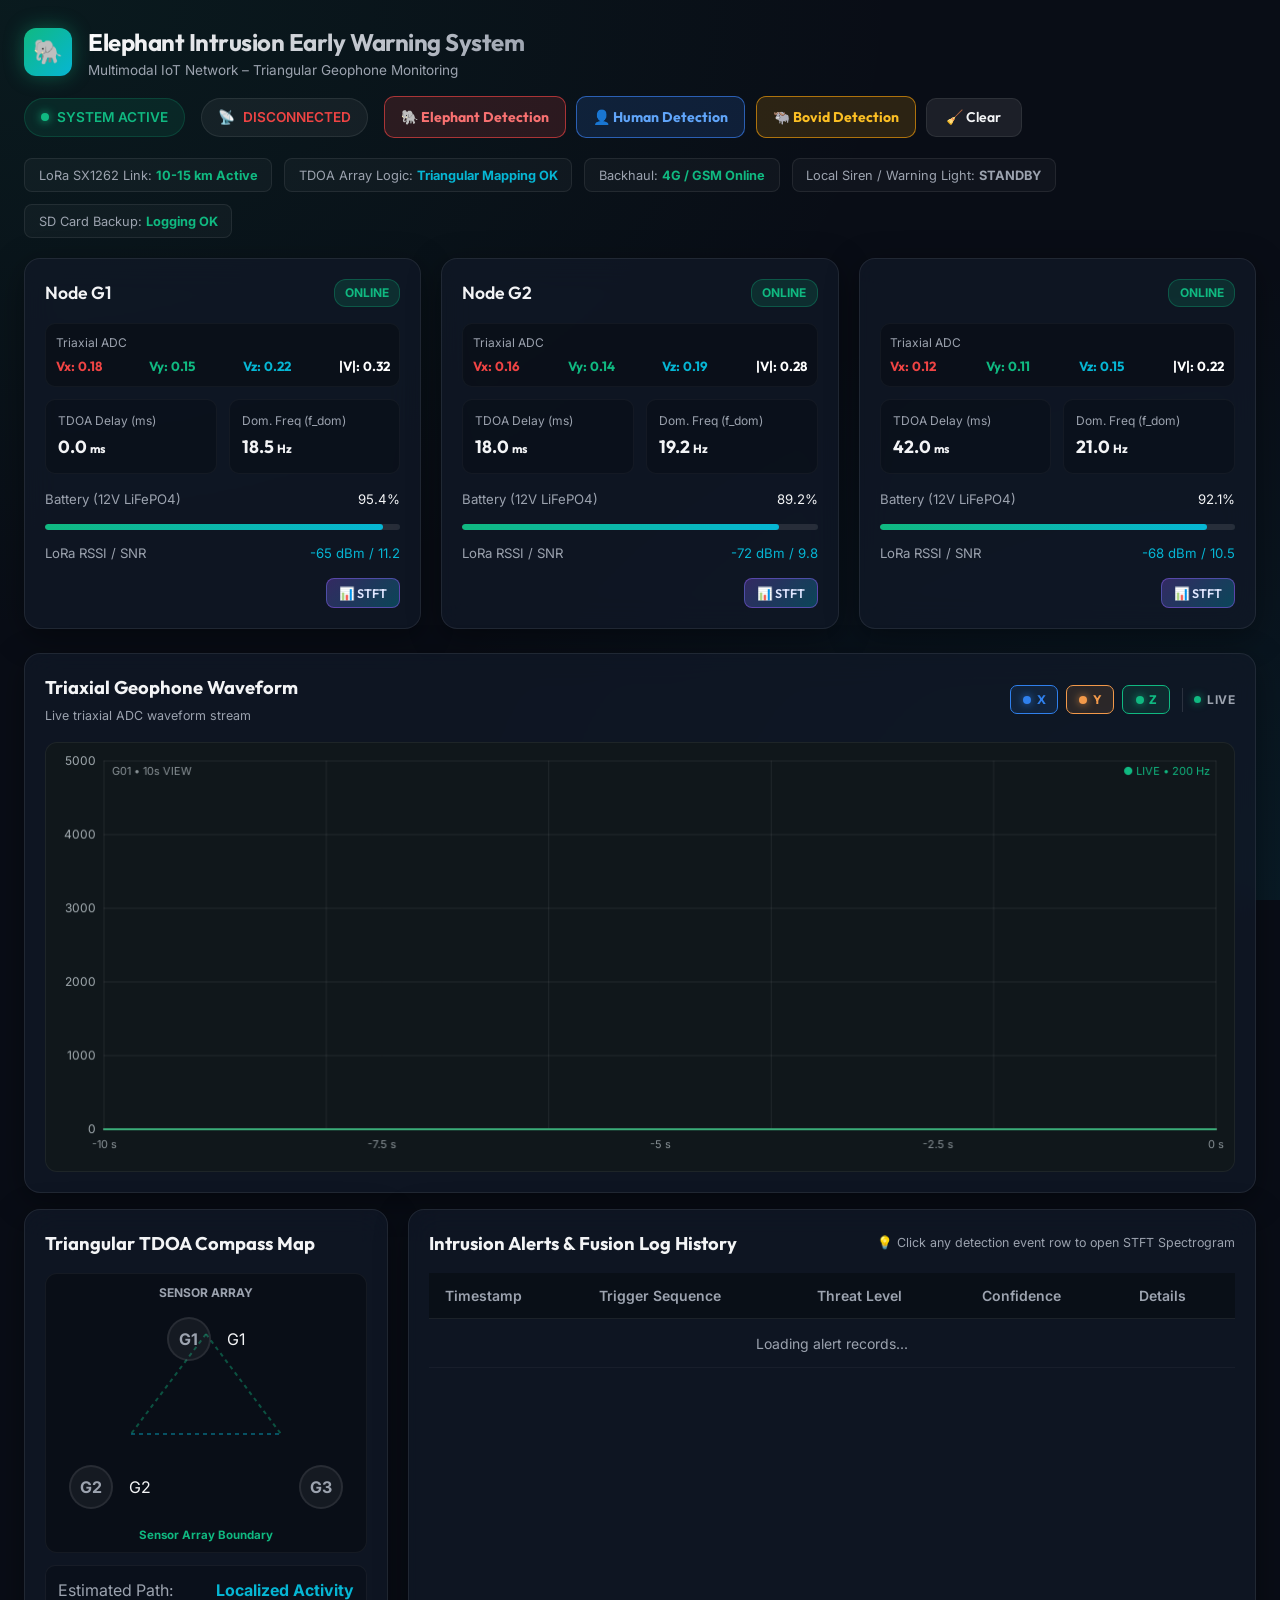
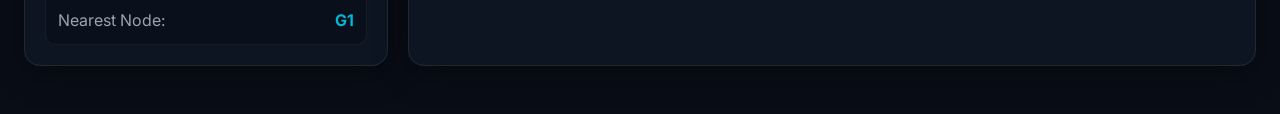
==== templates/index.html @ 6af2fb4b "Implement species simulation (Elephant, Human, Bovid), realistic ADC transient waveform, and UI refi" ====
<!DOCTYPE html>
<html lang="en">
<head>
    <meta charset="UTF-8">
    <meta name="viewport" content="width=device-width, initial-scale=1.0">
    <title>Elephant Intrusion Early Warning System - Field Monitoring Dashboard</title>
    <link rel="stylesheet" href="/static/css/dashboard.css">
</head>
<body>

    <!-- Main Container -->
    <div class="container">
        
        <!-- Header -->
        <header class="dashboard-header">
            <div class="header-brand">
                <div class="brand-icon">🐘</div>
                <div class="brand-text">
                    <h1>Elephant Intrusion Early Warning System</h1>
                    <p>Multimodal IoT Network – Triangular Geophone Monitoring</p>
                </div>
            </div>

            <div class="header-actions">
                <div class="status-badge">
                    <span class="status-dot" id="systemDot"></span>
                    <span id="systemStatusText">SYSTEM ACTIVE</span>
                </div>
                <div class="status-badge" style="background: rgba(255,255,255,0.05); border-color: var(--border-glass);">
                    📡 <span id="wsStatus">Connecting...</span>
                </div>
                <div class="simulation-controls">
                    <button
                        class="btn simulation-btn elephant-simulation"
                        id="simulateElephantBtn"
                        type="button"
                    >
                        🐘 Elephant Detection
                    </button>

                    <button
                        class="btn simulation-btn human-simulation"
                        id="simulateHumanBtn"
                        type="button"
                    >
                        👤 Human Detection
                    </button>

                    <button
                        class="btn simulation-btn bovid-simulation"
                        id="simulateBovidBtn"
                        type="button"
                    >
                        🐃 Bovid Detection
                    </button>

                    <button
                        class="btn btn-secondary"
                        id="clearSimulationBtn"
                        type="button"
                        onclick="clearSimulation()"
                    >
                        🧹 Clear
                    </button>
                </div>
            </div>
        </header>

        <!-- Gateway & Architecture System Bar -->
        <div class="arch-status-bar" style="display: flex; gap: 0.75rem; margin-bottom: 1.25rem; flex-wrap: wrap;">
            <div class="arch-pill">
                <span style="color: var(--text-muted);">LoRa SX1262 Link:</span> <strong style="color: var(--color-emerald);">10-15 km Active</strong>
            </div>
            <div class="arch-pill">
                <span style="color: var(--text-muted);">TDOA Array Logic:</span> <strong style="color: var(--color-cyan);">Triangular Mapping OK</strong>
            </div>
            <div class="arch-pill">
                <span style="color: var(--text-muted);">Backhaul:</span> <strong style="color: var(--color-emerald);">4G / GSM Online</strong>
            </div>
            <div class="arch-pill">
                <span style="color: var(--text-muted);">Local Siren / Warning Light:</span> <strong id="sirenStatusText" style="color: var(--text-muted);">STANDBY</strong>
            </div>
            <div class="arch-pill">
                <span style="color: var(--text-muted);">SD Card Backup:</span> <strong style="color: var(--color-emerald);">Logging OK</strong>
            </div>
        </div>


        <!-- Grid 1: 3 Field Sensor Nodes in Triangular Array -->
        <section class="grid-nodes">
            
            <!-- Node 1 (G1) -->
            <div class="glass-card" id="card_NODE_01">
                <div class="node-card-header">
                    <div class="node-title">
                        <h3>Node G1</h3>
                    </div>
                    <span class="node-pill online" id="pill_NODE_01">ONLINE</span>
                </div>

                <div style="background: rgba(0,0,0,0.25); border-radius: 10px; padding: 0.6rem; margin-bottom: 0.75rem; border: 1px solid rgba(255,255,255,0.04);">
                    <div style="font-size: 0.75rem; color: var(--text-muted); margin-bottom: 0.3rem;">Triaxial ADC</div>
                    <div style="display: flex; justify-content: space-between; font-size: 0.825rem; font-weight: 700; font-family: var(--font-heading);">
                        <span style="color: #EF4444;" id="vx_NODE_01">Vx: 0.18</span>
                        <span style="color: #10B981;" id="vy_NODE_01">Vy: 0.15</span>
                        <span style="color: #06B6D4;" id="vz_NODE_01">Vz: 0.22</span>
                        <span style="color: #FFFFFF;" id="vmag_NODE_01">|V|: 0.32</span>
                    </div>
                </div>

                <div class="node-metrics">
                    <div class="metric-box">
                        <div class="metric-label">TDOA Delay (ms)</div>
                        <div class="metric-value" id="tdoa_NODE_01">0.0 <span style="font-size:0.75rem;">ms</span></div>
                    </div>
                    <div class="metric-box">
                        <div class="metric-label">Dom. Freq (f_dom)</div>
                        <div class="metric-value" id="fdom_NODE_01">18.5 <span style="font-size:0.75rem;">Hz</span></div>
                    </div>
                </div>

                <div class="sensor-meters">
                    <div class="meter-row">
                        <span style="color: var(--text-muted);">Battery (12V LiFePO4)</span>
                        <span id="bat_text_NODE_01">95.4%</span>
                    </div>
                    <div class="progress-bg">
                        <div class="progress-fill" id="bat_bar_NODE_01" style="width: 95%;"></div>
                    </div>
                    <div class="meter-row" style="margin-top: 0.4rem;">
                        <span style="color: var(--text-muted);">LoRa RSSI / SNR</span>
                        <span style="color: var(--color-cyan);" id="signal_NODE_01">-65 dBm / 11.2</span>
                    </div>
                    <div class="meter-row" style="margin-top: 0.4rem; justify-content: flex-end;">
                        <button class="btn btn-stft" onclick="openSTFTModal('NODE_01')">📊 STFT</button>
                    </div>
                </div>
            </div>

            <!-- Node 2 (G2) -->
            <div class="glass-card" id="card_NODE_02">
                <div class="node-card-header">
                    <div class="node-title">
                        <h3>Node G2</h3>
                    </div>
                    <span class="node-pill online" id="pill_NODE_02">ONLINE</span>
                </div>

                <div style="background: rgba(0,0,0,0.25); border-radius: 10px; padding: 0.6rem; margin-bottom: 0.75rem; border: 1px solid rgba(255,255,255,0.04);">
                    <div style="font-size: 0.75rem; color: var(--text-muted); margin-bottom: 0.3rem;">Triaxial ADC</div>
                    <div style="display: flex; justify-content: space-between; font-size: 0.825rem; font-weight: 700; font-family: var(--font-heading);">
                        <span style="color: #EF4444;" id="vx_NODE_02">Vx: 0.16</span>
                        <span style="color: #10B981;" id="vy_NODE_02">Vy: 0.14</span>
                        <span style="color: #06B6D4;" id="vz_NODE_02">Vz: 0.19</span>
                        <span style="color: #FFFFFF;" id="vmag_NODE_02">|V|: 0.28</span>
                    </div>
                </div>

                <div class="node-metrics">
                    <div class="metric-box">
                        <div class="metric-label">TDOA Delay (ms)</div>
                        <div class="metric-value" id="tdoa_NODE_02">18.0 <span style="font-size:0.75rem;">ms</span></div>
                    </div>
                    <div class="metric-box">
                        <div class="metric-label">Dom. Freq (f_dom)</div>
                        <div class="metric-value" id="fdom_NODE_02">19.2 <span style="font-size:0.75rem;">Hz</span></div>
                    </div>
                </div>

                <div class="sensor-meters">
                    <div class="meter-row">
                        <span style="color: var(--text-muted);">Battery (12V LiFePO4)</span>
                        <span id="bat_text_NODE_02">89.2%</span>
                    </div>
                    <div class="progress-bg">
                        <div class="progress-fill" id="bat_bar_NODE_02" style="width: 89%;"></div>
                    </div>
                    <div class="meter-row" style="margin-top: 0.4rem;">
                        <span style="color: var(--text-muted);">LoRa RSSI / SNR</span>
                        <span style="color: var(--color-cyan);" id="signal_NODE_02">-72 dBm / 9.8</span>
                    </div>
                    <div class="meter-row" style="margin-top: 0.4rem; justify-content: flex-end;">
                        <button class="btn btn-stft" onclick="openSTFTModal('NODE_02')">📊 STFT</button>
                    </div>
                </div>
            </div>

            <!-- Node 3 (G3) -->
            <div class="glass-card" id="card_NODE_03">
                <div class="node-card-header">
                    <div class="node-title">
                        <h3 class="visually-hidden-node-label">Node G3</h3>
                        <div class="node-location visually-hidden-node-label">Sensor Position (Right)</div>
                    </div>
                    <span class="node-pill online" id="pill_NODE_03">ONLINE</span>
                </div>

                <div style="background: rgba(0,0,0,0.25); border-radius: 10px; padding: 0.6rem; margin-bottom: 0.75rem; border: 1px solid rgba(255,255,255,0.04);">
                    <div style="font-size: 0.75rem; color: var(--text-muted); margin-bottom: 0.3rem;">Triaxial ADC</div>
                    <div style="display: flex; justify-content: space-between; font-size: 0.825rem; font-weight: 700; font-family: var(--font-heading);">
                        <span style="color: #EF4444;" id="vx_NODE_03">Vx: 0.12</span>
                        <span style="color: #10B981;" id="vy_NODE_03">Vy: 0.11</span>
                        <span style="color: #06B6D4;" id="vz_NODE_03">Vz: 0.15</span>
                        <span style="color: #FFFFFF;" id="vmag_NODE_03">|V|: 0.22</span>
                    </div>
                </div>

                <div class="node-metrics">
                    <div class="metric-box">
                        <div class="metric-label">TDOA Delay (ms)</div>
                        <div class="metric-value" id="tdoa_NODE_03">42.0 <span style="font-size:0.75rem;">ms</span></div>
                    </div>
                    <div class="metric-box">
                        <div class="metric-label">Dom. Freq (f_dom)</div>
                        <div class="metric-value" id="fdom_NODE_03">21.0 <span style="font-size:0.75rem;">Hz</span></div>
                    </div>
                </div>

                <div class="sensor-meters">
                    <div class="meter-row">
                        <span style="color: var(--text-muted);">Battery (12V LiFePO4)</span>
                        <span id="bat_text_NODE_03">92.1%</span>
                    </div>
                    <div class="progress-bg">
                        <div class="progress-fill" id="bat_bar_NODE_03" style="width: 92%;"></div>
                    </div>
                    <div class="meter-row" style="margin-top: 0.4rem;">
                        <span style="color: var(--text-muted);">LoRa RSSI / SNR</span>
                        <span style="color: var(--color-cyan);" id="signal_NODE_03">-68 dBm / 10.5</span>
                    </div>
                    <div class="meter-row" style="margin-top: 0.4rem; justify-content: flex-end;">
                        <button class="btn btn-stft" onclick="openSTFTModal('NODE_03')">📊 STFT</button>
                    </div>
                </div>
            </div>

        </section>

        <section class="dashboard-main-section">

            <!-- =====================================================
                 FULL WIDTH LIVE WAVEFORM
                 ===================================================== -->

            <div class="glass-card waveform-main-card">

                <div class="card-header">

                    <div>
                        <h2>Triaxial Geophone Waveform</h2>

                        <span
                            style="
                                font-size: 0.78rem;
                                color: var(--text-muted);
                            "
                        >
                            Live triaxial ADC waveform stream
                        </span>
                    </div>


                    <div class="waveform-controls">

                        <button
                            type="button"
                            class="wave-axis-btn axis-x active"
                            id="axisBtn_X"
                            onclick="toggleAxisButton('X')"
                        >
                            <span class="axis-indicator"></span>
                            X
                        </button>


                        <button
                            type="button"
                            class="wave-axis-btn axis-y active"
                            id="axisBtn_Y"
                            onclick="toggleAxisButton('Y')"
                        >
                            <span class="axis-indicator"></span>
                            Y
                        </button>


                        <button
                            type="button"
                            class="wave-axis-btn axis-z active"
                            id="axisBtn_Z"
                            onclick="toggleAxisButton('Z')"
                        >
                            <span class="axis-indicator"></span>
                            Z
                        </button>


                        <span class="waveform-divider"></span>


                        <span class="waveform-live">

                            <span class="live-dot"></span>

                            LIVE

                        </span>

                    </div>

                </div>


                <!-- =================================================
                     WAVEFORM
                     ================================================= -->

                <div class="waveform-canvas-wrapper waveform-large">

                    <canvas id="vibrationCanvas"></canvas>

                </div>

            </div>


            <!-- =====================================================
                 ELEPHANT DETECTION ALERT
                 THIS IS DIRECTLY BELOW THE WAVEFORM
                 ===================================================== -->

            <div
                id="elephantDetectionAlert"
                class="elephant-alert hidden"
            >

                <div class="elephant-alert-left">

                    <div class="elephant-alert-icon">
                        🚨
                    </div>


                    <div>

                        <div
                            class="elephant-alert-title"
                            id="elephantAlertTitle"
                        >
                            ELEPHANT DETECTED!
                        </div>


                        <div
                            class="elephant-alert-description"
                            id="elephantAlertDescription"
                        >
                            Ground vibration exceeded the detection threshold.
                        </div>

                    </div>

                </div>


                <div class="elephant-alert-details">

                    <div>

                        <span>Time</span>

                        <strong id="elephantAlertTime">
                            --
                        </strong>

                    </div>



                    <div>

                        <span>Trigger</span>

                        <strong
                            id="elephantAlertTrigger"
                            class="alert-trigger-text"
                        >
                            --
                        </strong>

                    </div>




                </div>


                <div class="elephant-alarm-indicator">

                    <span class="alarm-wave">
                        ))))
                    </span>

                    <button
                        type="button"
                        class="alarm-button"
                        onclick="testAlarmSound()"
                    >
                        🔊 ALARM ACTIVE
                    </button>

                    <span class="alarm-wave">
                        ((((
                    </span>

                </div>

            </div>


            <!-- =====================================================
                 LOWER SECTION
                 TDOA MAP + FUSION LOG
                 ===================================================== -->

            <section class="lower-dashboard-grid">


                <!-- =================================================
                     TRIANGULAR TDOA MAP
                     ================================================= -->

                <div class="glass-card tdoa-map-card">

                    <div class="card-header">

                        <h2>
                            Triangular TDOA Compass Map
                        </h2>

                    </div>


                    <div
                        class="tdoa-map-container"
                    >

                        <div
                            class="tdoa-map-title"
                        >
                            SENSOR ARRAY
                        </div>


                        <!-- G1 -->

                        <div
                            class="trail-node"
                            id="trail_NODE_01"
                            onclick="openSTFTModal('NODE_01')"
                            style="
                                position:absolute;
                                top:35px;
                            "
                        >

                            <div
                                class="node-icon-circle"
                                id="circle_NODE_01"
                            >
                                G1
                            </div>

                            <span>
                                G1
                            </span>

                        </div>


                        <!-- TRIANGLE -->

                        <svg
                            width="220"
                            height="150"
                            class="tdoa-triangle"
                        >

                            <line
                                x1="110"
                                y1="20"
                                x2="35"
                                y2="120"
                                stroke="rgba(16,185,129,0.4)"
                                stroke-width="2"
                                stroke-dasharray="4"
                            />

                            <line
                                x1="110"
                                y1="20"
                                x2="185"
                                y2="120"
                                stroke="rgba(16,185,129,0.4)"
                                stroke-width="2"
                                stroke-dasharray="4"
                            />

                            <line
                                x1="35"
                                y1="120"
                                x2="185"
                                y2="120"
                                stroke="rgba(6,182,212,0.4)"
                                stroke-width="2"
                                stroke-dasharray="4"
                            />

                        </svg>


                        <!-- G2 -->

                        <div
                            class="trail-node"
                            id="trail_NODE_02"
                            onclick="openSTFTModal('NODE_02')"
                            style="
                                position:absolute;
                                bottom:35px;
                                left:15px;
                            "
                        >

                            <div
                                class="node-icon-circle"
                                id="circle_NODE_02"
                            >
                                G2
                            </div>

                            <span>
                                G2
                            </span>

                        </div>


                        <!-- G3 -->

                        <div
                            class="trail-node"
                            id="trail_NODE_03"
                            onclick="openSTFTModal('NODE_03')"
                            style="
                                position:absolute;
                                bottom:35px;
                                right:15px;
                            "
                        >

                            <div
                                class="node-icon-circle"
                                id="circle_NODE_03"
                            >
                                G3
                            </div>

                        </div>


                        <div
                            class="tdoa-boundary"
                        >
                            Sensor Array Boundary
                        </div>

                    </div>


                    <!-- TDOA SUMMARY -->

                    <div class="tdoa-summary-box">

                        <div>

                            <span>
                                Estimated Path:
                            </span>

                            <strong
                                id="tdoaVectorText"
                            >
                                Localized Activity
                            </strong>

                        </div>


                        <div>

                            <span>
                                Nearest Node:
                            </span>

                            <strong
                                id="nearestNodeText"
                            >
                                G1
                            </strong>

                        </div>

                    </div>

                </div>


                <!-- =================================================
                     FUSION LOG
                     ================================================= -->

                <div class="glass-card fusion-log-card">

                    <div class="card-header">

                        <h2>
                            Intrusion Alerts & Fusion Log History
                        </h2>

                        <span
                            style="
                                font-size:0.78rem;
                                color:var(--text-muted);
                            "
                        >
                            💡 Click any detection event row to open
                            STFT Spectrogram
                        </span>

                    </div>


                    <div class="table-wrapper">

                        <table class="alerts-table">

                            <thead>

                                <tr>

                                    <th>
                                        Timestamp
                                    </th>

                                    <th>
                                        Trigger Sequence
                                    </th>

                                    <th>
                                        Threat Level
                                    </th>

                                    <th>
                                        Confidence
                                    </th>

                                    <th>
                                        Details
                                    </th>

                                </tr>

                            </thead>


                            <tbody
                                id="alertsTableBody"
                            >

                                <tr>

                                    <td
                                        colspan="5"
                                        style="
                                            text-align:center;
                                            color:var(--text-muted);
                                        "
                                    >
                                        Loading alert records...
                                    </td>

                                </tr>

                            </tbody>

                        </table>

                    </div>

                </div>

            </section>

        </section>

    </div>

    <!-- STFT Spectrogram Analysis Modal -->
    <div class="modal-overlay" id="stftModal">
        <div class="modal-container">
            <div class="modal-header">
                <div class="modal-title-box">
                    <h2>📊 STFT Spectrogram Frequency Analysis</h2>
                    <span class="node-pill online" id="stftNodePill">NODE_01</span>
                </div>
                <button class="close-btn" onclick="closeSTFTModal()">✕</button>
            </div>

            <!-- Metrics Summary Row -->
            <div class="stft-metrics-row">
                <div class="stft-metric-card">
                    <div class="label">Peak Frequency (f_dom)</div>
                    <div class="val" id="stftPeakFreq">18.5 Hz</div>
                </div>
                <div class="stft-metric-card">
                    <div class="label">Spectral Peak Energy</div>
                    <div class="val" id="stftPeakEnergy">-24.2 dB</div>
                </div>
                <div class="stft-metric-card">
                    <div class="label">Seismic Bandwidth</div>
                    <div class="val" id="stftBandwidth">12.5 Hz</div>
                </div>
                <div class="stft-metric-card">
                    <div class="label">Signal Classification</div>
                    <div class="val" style="color: var(--color-emerald); font-size: 0.95rem;" id="stftClass">
                        Elephant Infrasound
                    </div>
                </div>
            </div>

            <!-- Axis Selector inside STFT Modal -->
            <div style="display: flex; gap: 0.5rem; align-items: center;">
                <span style="font-size: 0.8rem; color: var(--text-muted);">STFT Axis:</span>
                <button class="axis-btn active" onclick="fetchAndRenderSTFT()">Composite Vector |V|</button>
                <button class="axis-btn" onclick="fetchAndRenderSTFT()" style="border-color:#EF4444; color:#EF4444;">X-Axis</button>
                <button class="axis-btn" onclick="fetchAndRenderSTFT()" style="border-color:#10B981; color:#10B981;">Y-Axis</button>
                <button class="axis-btn" onclick="fetchAndRenderSTFT()" style="border-color:#06B6D4; color:#06B6D4;">Z-Axis</button>
            </div>

            <!-- Spectrogram Canvas & Heatmap Colorbar -->
            <div class="stft-canvas-wrapper">
                <div style="position: absolute; left: 18px; top: 12px; font-size: 0.7rem; color: var(--text-muted);">Frequency (Hz) ↑</div>
                <canvas id="stftCanvas"></canvas>
                <div class="colorbar-container">
                    <span>0.0 dB</span>
                    <div class="colorbar-gradient"></div>
                    <span>-60 dB</span>
                </div>
            </div>
            <div style="display: flex; justify-content: space-between; font-size: 0.75rem; color: var(--text-muted); margin-top: -0.5rem; padding: 0 1.5rem;">
                <span>Time: 0.0s</span>
                <span>1.0s</span>
                <span>2.0s</span>
                <span>3.0s</span>
                <span>4.0s</span>
                <span>5.0s (Window End)</span>
            </div>

            <div style="display: flex; justify-content: space-between; align-items: center; border-top: 1px solid var(--border-glass); pt: 0.75rem; margin-top: 0.5rem;">
                <span style="font-size: 0.8rem; color: var(--text-muted);" id="stftFootnote">
                    * STFT calculated over 5.0s window using 50 time slices & 40 frequency bins (0–50 Hz).
                </span>
                <button class="btn btn-secondary" onclick="refreshSTFTData()">
                    🔄 Refresh STFT
                </button>
            </div>
        </div>
    </div>

    <script src="/static/js/app.js"></script>
</body>
</html>
---- static/css/dashboard.css ----
/* Import Modern Fonts */
@import url('https://fonts.googleapis.com/css2?family=Inter:wght@300;400;500;600;700&family=Outfit:wght@400;600;700;800&display=swap');

:root {
    --bg-base: #090D16;
    --bg-surface: #111827;
    --bg-glass: rgba(17, 24, 39, 0.75);
    --border-glass: rgba(255, 255, 255, 0.08);
    --border-glow: rgba(16, 185, 129, 0.3);
    
    --color-emerald: #10B981;
    --color-emerald-glow: rgba(16, 185, 129, 0.4);
    --color-cyan: #06B6D4;
    --color-amber: #F59E0B;
    --color-crimson: #EF4444;
    --color-crimson-glow: rgba(239, 68, 68, 0.5);
    --color-purple: #8B5CF6;
    
    --text-main: #F3F4F6;
    --text-muted: #9CA3AF;
    --text-dim: #6B7280;
    
    --font-heading: 'Outfit', -apple-system, sans-serif;
    --font-body: 'Inter', -apple-system, sans-serif;
}

* {
    box-sizing: border-box;
    margin: 0;
    padding: 0;
}

body {
    background-color: var(--bg-base);
    background-image: 
        radial-gradient(at 0% 0%, rgba(16, 185, 129, 0.08) 0px, transparent 50%),
        radial-gradient(at 100% 100%, rgba(6, 182, 212, 0.08) 0px, transparent 50%);
    background-attachment: fixed;
    color: var(--text-main);
    font-family: var(--font-body);
    min-height: 100vh;
    padding: 1.5rem;
    line-height: 1.5;
}

/* Glassmorphism Card Utility */
.glass-card {
    background: var(--bg-glass);
    backdrop-filter: blur(16px);
    -webkit-backdrop-filter: blur(16px);
    border: 1px solid var(--border-glass);
    border-radius: 16px;
    padding: 1.25rem;
    box-shadow: 0 8px 32px 0 rgba(0, 0, 0, 0.37);
    transition: all 0.3s cubic-bezier(0.4, 0, 0.2, 1);
}

.glass-card:hover {
    border-color: rgba(255, 255, 255, 0.15);
    box-shadow: 0 12px 40px 0 rgba(0, 0, 0, 0.5);
}

/* Architecture Pill */
.arch-pill {
    background: rgba(255, 255, 255, 0.03);
    border: 1px solid var(--border-glass);
    padding: 0.4rem 0.85rem;
    border-radius: 8px;
    font-size: 0.8rem;
}



/* Header */
.dashboard-header {
    display: flex;
    justify-content: space-between;
    align-items: center;
    margin-bottom: 1.25rem;
    flex-wrap: wrap;
    gap: 1rem;
}

.header-brand {
    display: flex;
    align-items: center;
    gap: 1rem;
}

.brand-icon {
    width: 48px;
    height: 48px;
    background: linear-gradient(135deg, #10B981, #06B6D4);
    border-radius: 12px;
    display: flex;
    align-items: center;
    justify-content: center;
    font-size: 1.5rem;
    box-shadow: 0 0 20px var(--color-emerald-glow);
}

.brand-text h1 {
    font-family: var(--font-heading);
    font-size: 1.5rem;
    font-weight: 700;
    letter-spacing: -0.02em;
    background: linear-gradient(135deg, #FFFFFF, #9CA3AF);
    -webkit-background-clip: text;
    -webkit-text-fill-color: transparent;
}

.brand-text p {
    font-size: 0.85rem;
    color: var(--text-muted);
}

.header-actions {
    display: flex;
    align-items: center;
    gap: 1rem;
}

.status-badge {
    display: inline-flex;
    align-items: center;
    gap: 0.5rem;
    padding: 0.5rem 1rem;
    border-radius: 20px;
    background: rgba(16, 185, 129, 0.1);
    border: 1px solid rgba(16, 185, 129, 0.2);
    color: var(--color-emerald);
    font-size: 0.85rem;
    font-weight: 600;
}

.status-dot {
    width: 8px;
    height: 8px;
    border-radius: 50%;
    background-color: var(--color-emerald);
    box-shadow: 0 0 10px var(--color-emerald);
    animation: pulse-dot 2s infinite;
}

@keyframes pulse-dot {
    0% { transform: scale(0.95); box-shadow: 0 0 0 0 rgba(16, 185, 129, 0.7); }
    70% { transform: scale(1); box-shadow: 0 0 0 10px rgba(16, 185, 129, 0); }
    100% { transform: scale(0.95); box-shadow: 0 0 0 0 rgba(16, 185, 129, 0); }
}

/* Action Buttons */
.btn {
    display: inline-flex;
    align-items: center;
    gap: 0.5rem;
    padding: 0.6rem 1.2rem;
    border-radius: 10px;
    font-family: var(--font-heading);
    font-weight: 600;
    font-size: 0.875rem;
    cursor: pointer;
    border: none;
    transition: all 0.2s ease;
}

.btn-danger {
    background: linear-gradient(135deg, #EF4444, #DC2626);
    color: white;
    box-shadow: 0 4px 15px var(--color-crimson-glow);
}

.btn-danger:hover {
    transform: translateY(-2px);
    box-shadow: 0 6px 20px var(--color-crimson-glow);
}

.btn-secondary {
    background: rgba(255, 255, 255, 0.08);
    color: var(--text-main);
    border: 1px solid var(--border-glass);
}

.btn-secondary:hover {
    background: rgba(255, 255, 255, 0.15);
}

.btn-stft {
    background: linear-gradient(135deg, rgba(139, 92, 246, 0.3), rgba(6, 182, 212, 0.3));
    border: 1px solid rgba(139, 92, 246, 0.5);
    color: #E0E7FF;
    font-size: 0.78rem;
    padding: 0.4rem 0.75rem;
    border-radius: 8px;
}

.btn-stft:hover {
    background: linear-gradient(135deg, rgba(139, 92, 246, 0.5), rgba(6, 182, 212, 0.5));
    box-shadow: 0 0 12px rgba(139, 92, 246, 0.4);
}

/* Dynamic Alert Banner */
.alert-banner {
    display: flex;
    align-items: center;
    justify-content: space-between;
    padding: 1.25rem 1.5rem;
    border-radius: 16px;
    margin-bottom: 1.5rem;
    transition: all 0.4s ease;
}

.alert-banner.normal {
    background: rgba(16, 185, 129, 0.08);
    border: 1px solid rgba(16, 185, 129, 0.2);
    color: var(--color-emerald);
}

.alert-banner.critical {
    background: linear-gradient(135deg, rgba(239, 68, 68, 0.25), rgba(185, 28, 28, 0.4));
    border: 1px solid var(--color-crimson);
    box-shadow: 0 0 30px var(--color-crimson-glow);
    animation: alert-flash 1.5s infinite alternate;
}

@keyframes alert-flash {
    0% { border-color: var(--color-crimson); box-shadow: 0 0 15px var(--color-crimson-glow); }
    100% { border-color: #FF8888; box-shadow: 0 0 35px rgba(239, 68, 68, 0.8); }
}

.alert-info {
    display: flex;
    align-items: center;
    gap: 1rem;
}

.alert-icon {
    font-size: 2rem;
}

.alert-title {
    font-family: var(--font-heading);
    font-size: 1.15rem;
    font-weight: 700;
}

.alert-desc {
    font-size: 0.9rem;
    opacity: 0.9;
}

/* Grid Layout */
.grid-nodes {
    display: grid;
    grid-template-columns: repeat(auto-fit, minmax(300px, 1fr));
    gap: 1.25rem;
    margin-bottom: 1.5rem;
}

.grid-charts {
    display: grid;
    grid-template-columns: 2fr 1fr;
    gap: 1.25rem;
    margin-bottom: 1.5rem;
}

@media (max-width: 992px) {
    .grid-charts {
        grid-template-columns: 1fr;
    }
}

/* =========================================================
   FULL WIDTH WAVEFORM + LOWER DASHBOARD LAYOUT
   ========================================================= */

.dashboard-main-section {
    width: 100%;
    margin-bottom: 1.5rem;
}


/* Full-width waveform */

.waveform-main-card {
    width: 100%;
    margin-bottom: 1rem;
}


/* Larger waveform */

.waveform-large {
    width: 100%;
    height: 430px;
    min-height: 430px;
}


/* Make canvas fill the larger area */

.waveform-large canvas,
.waveform-large #vibrationCanvas {
    width: 100%;
    height: 100%;
    display: block;
}


/* =========================================================
   ELEPHANT DETECTION ALERT
   ========================================================= */

.elephant-alert {

    width: 100%;

    display: flex;

    align-items: center;

    justify-content: space-between;

    gap: 1.5rem;

    padding: 1.1rem 1.5rem;

    margin-bottom: 1.25rem;

    border-radius: 16px;

    background:
        linear-gradient(
            135deg,
            rgba(127, 29, 29, 0.55),
            rgba(69, 10, 10, 0.72)
        );

    border: 1px solid
        var(--color-crimson);

    box-shadow:
        0 0 25px
        rgba(239,68,68,0.35);

    animation:
        elephant-alert-flash
        1.2s infinite alternate;

    transition:
        opacity 0.3s ease,
        transform 0.3s ease;
}


.elephant-alert.hidden {

    display: none;
}


.elephant-alert-left {

    display: flex;

    align-items: center;

    gap: 1rem;

    min-width: 300px;
}


.elephant-alert-icon {

    width: 60px;

    height: 60px;

    display: flex;

    align-items: center;

    justify-content: center;

    border-radius: 50%;

    background:
        rgba(239,68,68,0.18);

    font-size: 2rem;

    box-shadow:
        0 0 20px
        rgba(239,68,68,0.45);
}


.elephant-alert-title {

    font-family:
        var(--font-heading);

    font-size:
        1.45rem;

    font-weight:
        800;

    color:
        #FFFFFF;

    letter-spacing:
        0.02em;
}


.elephant-alert-description {

    margin-top:
        0.25rem;

    font-size:
        0.92rem;

    color:
        rgba(255,255,255,0.82);
}


.elephant-alert-details {

    display: flex;

    gap: 3rem;

    flex: 1;
}


.elephant-alert-details div {

    display: flex;

    flex-direction: column;

    gap: 0.2rem;
}


.elephant-alert-details span {

    font-size:
        0.72rem;

    color:
        rgba(255,255,255,0.6);

    text-transform:
        uppercase;

    letter-spacing:
        0.04em;
}


.elephant-alert-details strong {

    font-family:
        var(--font-heading);

    font-size:
        0.95rem;

    color:
        #FFFFFF;
}


.alert-trigger-text {

    color:
        #FF7777 !important;
}


.elephant-alarm-indicator {

    display: flex;

    align-items: center;

    gap: 0.65rem;
}


.alarm-wave {

    color:
        #FF6666;

    font-size:
        1rem;

    font-weight:
        800;

    animation:
        alarm-pulse
        0.8s infinite alternate;
}


.alarm-button {

    border:
        1px solid
        var(--color-crimson);

    border-radius:
        10px;

    background:
        rgba(239,68,68,0.22);

    color:
        #FFFFFF;

    padding:
        0.7rem 1rem;

    font-family:
        var(--font-heading);

    font-weight:
        800;

    cursor:
        pointer;

    white-space:
        nowrap;
}


.alarm-button:hover {

    background:
        rgba(239,68,68,0.42);

    box-shadow:
        0 0 18px
        rgba(239,68,68,0.45);
}


@keyframes elephant-alert-flash {

    from {

        box-shadow:
            0 0 15px
            rgba(239,68,68,0.30);

    }

    to {

        box-shadow:
            0 0 38px
            rgba(239,68,68,0.75);

    }
}


@keyframes alarm-pulse {

    from {
        opacity: 0.35;
    }

    to {
        opacity: 1;
    }
}


/* =========================================================
   LOWER DASHBOARD
   ========================================================= */

.lower-dashboard-grid {

    display: grid;

    grid-template-columns:
        minmax(300px, 0.9fr)
        minmax(500px, 2.1fr);

    gap:
        1.25rem;

    width: 100%;

    margin-bottom:
        1.5rem;
}


.tdoa-map-card,
.fusion-log-card {

    min-width: 0;
}


.tdoa-map-container {

    display:
        flex;

    flex-direction:
        column;

    align-items:
        center;

    justify-content:
        center;

    position:
        relative;

    height:
        280px;

    background:
        rgba(0,0,0,0.30);

    border-radius:
        12px;

    border:
        1px solid
        rgba(255,255,255,0.05);

    padding:
        1rem;
}


.tdoa-map-title {

    position:
        absolute;

    top:
        10px;

    font-size:
        0.75rem;

    color:
        var(--text-muted);

    font-weight:
        700;

    text-transform:
        uppercase;
}


.tdoa-triangle {

    position:
        absolute;

    top:
        40px;

    pointer-events:
        none;
}


.tdoa-boundary {

    position:
        absolute;

    bottom:
        8px;

    font-size:
        0.72rem;

    color:
        var(--color-emerald);

    font-weight:
        700;
}


.tdoa-summary-box {

    margin-top:
        0.75rem;

    padding:
        0.75rem;

    border-radius:
        10px;

    background:
        rgba(0,0,0,0.20);

    border:
        1px solid
        rgba(255,255,255,0.05);
}


.tdoa-summary-box div {

    display:
        flex;

    justify-content:
        space-between;

    gap:
        1rem;

    margin-bottom:
        0.35rem;
}


.tdoa-summary-box div:last-child {

    margin-bottom:
        0;
}


.tdoa-summary-box span {

    color:
        var(--text-muted);
}


.tdoa-summary-box strong {

    color:
        var(--color-cyan);

    text-align:
        right;
}


/* =========================================================
   RESPONSIVE
   ========================================================= */

@media (max-width: 1100px) {

    .elephant-alert {

        flex-wrap:
            wrap;

    }


    .elephant-alert-details {

        width:
            100%;

    }


    .elephant-alarm-indicator {

        margin-left:
            auto;

    }


    .lower-dashboard-grid {

        grid-template-columns:
            1fr;

    }

}


@media (max-width: 700px) {

    .waveform-large {

        height:
            350px;

        min-height:
            350px;

    }


    .elephant-alert-left {

        min-width:
            100%;

    }


    .elephant-alert-details {

        gap:
            1.5rem;

        flex-wrap:
            wrap;

    }


    .elephant-alarm-indicator {

        width:
            100%;

        justify-content:
            center;

    }

}

/* Node Card Content */
.node-card-header {
    display: flex;
    justify-content: space-between;
    align-items: center;
    margin-bottom: 1rem;
}

.node-title h3 {
    font-family: var(--font-heading);
    font-size: 1.1rem;
    font-weight: 600;
}

.node-location {
    font-size: 0.8rem;
    color: var(--text-muted);
}

.node-pill {
    padding: 0.25rem 0.65rem;
    border-radius: 12px;
    font-size: 0.75rem;
    font-weight: 700;
    text-transform: uppercase;
}

.node-pill.online {
    background: rgba(16, 185, 129, 0.15);
    color: var(--color-emerald);
    border: 1px solid rgba(16, 185, 129, 0.3);
}

.node-pill.alert {
    background: rgba(239, 68, 68, 0.2);
    color: var(--color-crimson);
    border: 1px solid var(--color-crimson);
    animation: pulse-dot 1s infinite;
}

.node-metrics {
    display: grid;
    grid-template-columns: 1fr 1fr;
    gap: 0.75rem;
    margin-bottom: 1rem;
}

.metric-box {
    background: rgba(0, 0, 0, 0.2);
    padding: 0.75rem;
    border-radius: 10px;
    border: 1px solid rgba(255, 255, 255, 0.04);
}

.metric-label {
    font-size: 0.75rem;
    color: var(--text-muted);
    margin-bottom: 0.25rem;
}

.metric-value {
    font-size: 1.1rem;
    font-weight: 700;
    font-family: var(--font-heading);
}

/* Progress bar */
.progress-bg {
    width: 100%;
    height: 6px;
    background: rgba(255, 255, 255, 0.1);
    border-radius: 3px;
    margin-top: 0.4rem;
    overflow: hidden;
}

.progress-fill {
    height: 100%;
    background: linear-gradient(90deg, var(--color-emerald), var(--color-cyan));
    border-radius: 3px;
    transition: width 0.4s ease;
}

/* Sensor meters */
.sensor-meters {
    display: flex;
    flex-direction: column;
    gap: 0.5rem;
}

.meter-row {
    display: flex;
    justify-content: space-between;
    align-items: center;
    font-size: 0.825rem;
}

.badge-tag {
    padding: 0.15rem 0.5rem;
    border-radius: 6px;
    font-size: 0.7rem;
    font-weight: 600;
}

.badge-tag.verified {
    background: rgba(6, 182, 212, 0.2);
    color: var(--color-cyan);
}

.badge-tag.unverified {
    background: rgba(255, 255, 255, 0.05);
    color: var(--text-muted);
}

/* Radar & Topology Map */
.card-header {
    display: flex;
    justify-content: space-between;
    align-items: center;
    margin-bottom: 1rem;
}

.card-header h2 {
    font-family: var(--font-heading);
    font-size: 1.15rem;
    font-weight: 700;
}

.trail-visualizer {
    display: flex;
    flex-direction: column;
    gap: 1.25rem;
    padding: 1rem 0;
    position: relative;
}

.trail-node {
    display: flex;
    align-items: center;
    gap: 1rem;
    position: relative;
    z-index: 2;
    cursor: pointer;
    padding: 0.5rem;
    border-radius: 12px;
    transition: background 0.2s ease;
}

.trail-node:hover {
    background: rgba(255, 255, 255, 0.05);
}

.node-icon-circle {
    width: 44px;
    height: 44px;
    border-radius: 50%;
    background: rgba(255, 255, 255, 0.05);
    border: 2px solid var(--border-glass);
    display: flex;
    align-items: center;
    justify-content: center;
    font-weight: 700;
    color: var(--text-muted);
    transition: all 0.3s ease;
}

.trail-node.active .node-icon-circle {
    border-color: var(--color-crimson);
    background: rgba(239, 68, 68, 0.2);
    color: white;
    box-shadow: 0 0 15px var(--color-crimson-glow);
}

.trail-line {
    position: absolute;
    left: 29px;
    top: 30px;
    width: 2px;
    height: calc(100% - 60px);
    background: linear-gradient(180deg, var(--color-emerald), var(--color-cyan), var(--color-amber));
    z-index: 1;
}

.trail-info h4 {
    font-family: var(--font-heading);
    font-size: 0.95rem;
}

.trail-info p {
    font-size: 0.8rem;
    color: var(--text-muted);
}

/* Event Table */
.table-container {
    overflow-x: auto;
}

table {
    width: 100%;
    border-collapse: collapse;
    font-size: 0.875rem;
    text-align: left;
}

th {
    padding: 0.75rem 1rem;
    background: rgba(0, 0, 0, 0.3);
    color: var(--text-muted);
    font-weight: 600;
    border-bottom: 1px solid var(--border-glass);
}

td {
    padding: 0.85rem 1rem;
    border-bottom: 1px solid rgba(255, 255, 255, 0.04);
}

tr.clickable-row {
    cursor: pointer;
    transition: background 0.2s ease;
}

tr.clickable-row:hover {
    background: rgba(139, 92, 246, 0.12);
}

.threat-badge {
    padding: 0.2rem 0.5rem;
    border-radius: 6px;
    font-size: 0.75rem;
    font-weight: 700;
}

.threat-badge.CRITICAL {
    background: rgba(239, 68, 68, 0.2);
    color: var(--color-crimson);
    border: 1px solid var(--color-crimson);
}

.threat-badge.WARNING {
    background: rgba(245, 158, 11, 0.2);
    color: var(--color-amber);
    border: 1px solid var(--color-amber);
}

.threat-badge.LOW {
    background: rgba(16, 185, 129, 0.15);
    color: var(--color-emerald);
}

/* =========================================================
   TRIXIAL WAVEFORM
   Oscilloscope / Serial Plotter Style
   ========================================================= */

#vibrationCanvas {
    width: 100%;
    height: 360px;
    display: block;

    background: #12191d;

    border-radius: 12px;

    border: 1px solid rgba(255, 255, 255, 0.06);

    box-sizing: border-box;
}


/* =========================================================
   WAVEFORM CONTROLS
   ========================================================= */

.waveform-controls {
    display: flex;
    align-items: center;
    gap: 0.9rem;
    flex-wrap: wrap;
}

/* =========================================================
   WAVEFORM
   ========================================================= */

#vibrationCanvas {
    width: 100%;
    height: 360px;
    display: block;

    background: #10171B;

    border-radius: 12px;

    border: 1px solid rgba(255,255,255,0.06);

    box-sizing: border-box;
}


/* =========================================================
   WAVEFORM CONTROLS
   ========================================================= */

.waveform-controls {
    display: flex;
    align-items: center;
    justify-content: flex-end;

    gap: 0.5rem;

    flex-wrap: wrap;
}


/* =========================================================
   AXIS BUTTON
   ========================================================= */

.wave-axis-btn {

    display: inline-flex;

    align-items: center;

    gap: 0.35rem;

    min-width: 48px;

    justify-content: center;

    padding: 0.38rem 0.65rem;

    border-radius: 7px;

    background: rgba(255,255,255,0.04);

    border: 1px solid rgba(255,255,255,0.12);

    color: var(--text-muted);

    font-family: var(--font-heading);

    font-size: 0.78rem;

    font-weight: 700;

    cursor: pointer;

    transition:
        background 0.18s ease,
        border-color 0.18s ease,
        color 0.18s ease,
        opacity 0.18s ease;

    user-select: none;
}


/* =========================================================
   AXIS INDICATOR
   ========================================================= */

.axis-indicator {

    width: 8px;

    height: 8px;

    border-radius: 50%;

    background: currentColor;

    opacity: 0.35;

    transition:
        opacity 0.18s ease,
        box-shadow 0.18s ease;
}


/* =========================================================
   X AXIS
   ========================================================= */

.wave-axis-btn.axis-x {
    color: #2F80ED;
}

.wave-axis-btn.axis-x.active {

    background: rgba(47,128,237,0.12);

    border-color: #2F80ED;

    color: #2F80ED;
}

.wave-axis-btn.axis-x.active
.axis-indicator {

    opacity: 1;

    box-shadow:
        0 0 8px rgba(47,128,237,0.8);
}


/* =========================================================
   Y AXIS
   ========================================================= */

.wave-axis-btn.axis-y {
    color: #F2994A;
}

.wave-axis-btn.axis-y.active {

    background: rgba(242,153,74,0.12);

    border-color: #F2994A;

    color: #F2994A;
}

.wave-axis-btn.axis-y.active
.axis-indicator {

    opacity: 1;

    box-shadow:
        0 0 8px rgba(242,153,74,0.8);
}


/* =========================================================
   Z AXIS
   ========================================================= */

.wave-axis-btn.axis-z {
    color: #10B981;
}

.wave-axis-btn.axis-z.active {

    background: rgba(16,185,129,0.12);

    border-color: #10B981;

    color: #10B981;
}

.wave-axis-btn.axis-z.active
.axis-indicator {

    opacity: 1;

    box-shadow:
        0 0 8px rgba(16,185,129,0.8);
}


/* =========================================================
   HOVER
   ========================================================= */

.wave-axis-btn:hover {

    background:
        rgba(255,255,255,0.08);

    transform: translateY(-1px);
}


/* =========================================================
   INACTIVE
   ========================================================= */

.wave-axis-btn:not(.active) {

    opacity: 0.45;

    border-color:
        rgba(255,255,255,0.08);

    color:
        var(--text-dim);
}

.wave-axis-btn:not(.active)
.axis-indicator {

    opacity: 0.25;

    box-shadow: none;
}


/* =========================================================
   DIVIDER
   ========================================================= */

.waveform-divider {

    width: 1px;

    height: 22px;

    background:
        rgba(255,255,255,0.12);

    margin:
        0 0.25rem;
}


/* =========================================================
   LIVE STATUS
   ========================================================= */

.waveform-live {

    display: inline-flex;

    align-items: center;

    gap: 0.35rem;

    font-size: 0.74rem;

    font-weight: 700;

    color:
        var(--text-muted);

    letter-spacing:
        0.03em;
}


.live-dot {

    width: 7px;

    height: 7px;

    border-radius: 50%;

    background:
        var(--color-emerald);

    box-shadow:
        0 0 8px
        rgba(16,185,129,0.75);

    animation:
        waveform-live-pulse 1.5s
        infinite;
}


@keyframes waveform-live-pulse {

    0%, 100% {
        opacity: 1;
    }

    50% {
        opacity: 0.35;
    }
}


/* =========================================================
   RESPONSIVE
   ========================================================= */

@media (max-width: 768px) {

    #vibrationCanvas {
        height: 300px;
    }

    .waveform-controls {
        justify-content: flex-start;
    }

}


/* X axis */

.axis-check.x-axis {
    color: #2F80ED;
}

.axis-check.x-axis .checkmark {
    background: #2F80ED;
    border-color: #2F80ED;
}


/* Y axis */

.axis-check.y-axis {
    color: #F2994A;
}

.axis-check.y-axis .checkmark {
    background: #F2994A;
    border-color: #F2994A;
}


/* Z axis */

.axis-check.z-axis {
    color: #10B981;
}

.axis-check.z-axis .checkmark {
    background: #10B981;
    border-color: #10B981;
}


/* Disabled axis */

.axis-check.disabled {
    opacity: 0.35;
}

.axis-check.disabled .checkmark {
    background: transparent;
    border-color: rgba(255,255,255,0.25);
}

.axis-check.disabled .checkmark {
    color: transparent;
}


/* Divider */

.waveform-divider {
    width: 1px;
    height: 24px;

    background: rgba(255,255,255,0.12);

    margin: 0 0.2rem;
}


/* Live indicator */

.waveform-live {
    display: inline-flex;
    align-items: center;

    gap: 0.4rem;

    font-size: 0.75rem;
    font-weight: 700;

    color: var(--text-muted);

    letter-spacing: 0.04em;
}

.live-dot {
    width: 7px;
    height: 7px;

    border-radius: 50%;

    background: var(--color-emerald);

    box-shadow:
        0 0 8px rgba(16,185,129,0.8);

    animation: waveform-live-pulse 1.4s infinite;
}

@keyframes waveform-live-pulse {
    0%, 100% {
        opacity: 1;
    }

    50% {
        opacity: 0.35;
    }
}


/* Mobile */

@media (max-width: 768px) {

    #vibrationCanvas {
        height: 300px;
    }

    .waveform-controls {
        gap: 0.55rem;
    }

    .waveform-divider {
        display: none;
    }
}

/* STFT Modal Styling */
.modal-overlay {
    position: fixed;
    top: 0;
    left: 0;
    width: 100vw;
    height: 100vh;
    background: rgba(0, 0, 0, 0.85);
    backdrop-filter: blur(12px);
    -webkit-backdrop-filter: blur(12px);
    z-index: 1000;
    display: flex;
    align-items: center;
    justify-content: center;
    opacity: 0;
    pointer-events: none;
    transition: opacity 0.3s ease;
}

.modal-overlay.active {
    opacity: 1;
    pointer-events: auto;
}

.modal-container {
    width: 90%;
    max-width: 920px;
    background: #0E1626;
    border: 1px solid rgba(139, 92, 246, 0.4);
    border-radius: 20px;
    padding: 1.5rem;
    box-shadow: 0 20px 60px rgba(0, 0, 0, 0.8), 0 0 30px rgba(139, 92, 246, 0.2);
    display: flex;
    flex-direction: column;
    gap: 1rem;
    position: relative;
    max-height: 90vh;
    overflow-y: auto;
}

.modal-header {
    display: flex;
    justify-content: space-between;
    align-items: center;
    border-bottom: 1px solid var(--border-glass);
    padding-bottom: 0.75rem;
}

.modal-title-box h2 {
    font-family: var(--font-heading);
    font-size: 1.3rem;
    font-weight: 700;
    color: #F3F4F6;
    display: flex;
    align-items: center;
    gap: 0.5rem;
}

.close-btn {
    background: rgba(255, 255, 255, 0.1);
    border: none;
    color: var(--text-muted);
    font-size: 1.25rem;
    width: 36px;
    height: 36px;
    border-radius: 50%;
    cursor: pointer;
    display: flex;
    align-items: center;
    justify-content: center;
    transition: all 0.2s ease;
}

.close-btn:hover {
    background: rgba(239, 68, 68, 0.3);
    color: white;
}

.stft-metrics-row {
    display: grid;
    grid-template-columns: repeat(auto-fit, minmax(160px, 1fr));
    gap: 0.75rem;
}

.stft-metric-card {
    background: rgba(255, 255, 255, 0.03);
    border: 1px solid rgba(255, 255, 255, 0.06);
    border-radius: 12px;
    padding: 0.75rem;
}

.stft-metric-card .label {
    font-size: 0.75rem;
    color: var(--text-muted);
}

.stft-metric-card .val {
    font-family: var(--font-heading);
    font-size: 1.15rem;
    font-weight: 700;
    color: var(--color-cyan);
}

.stft-canvas-wrapper {
    position: relative;
    width: 100%;
    background: #050811;
    border-radius: 12px;
    border: 1px solid rgba(255, 255, 255, 0.08);
    padding: 1rem;
    display: flex;
    gap: 1rem;
    align-items: center;
}

#stftCanvas {
    flex: 1;
    height: 280px;
    border-radius: 8px;
}

.colorbar-container {
    width: 24px;
    height: 280px;
    display: flex;
    flex-direction: column;
    align-items: center;
    justify-content: space-between;
    font-size: 0.65rem;
    color: var(--text-muted);
}

.colorbar-gradient {
    width: 12px;
    height: 100%;
    border-radius: 6px;
    background: linear-gradient(180deg, #FFFFFF, #F59E0B, #EF4444, #8B5CF6, #06B6D4, #050811);
    border: 1px solid rgba(255, 255, 255, 0.1);
}
.waveform-canvas-wrapper {
    width: 100%;
    height: 360px;
    position: relative;
    overflow: hidden;
}

#vibrationCanvas {
    width: 100%;
    height: 100%;
    display: block;
    background: #10171B;
    border-radius: 12px;
    border: 1px solid rgba(255,255,255,0.06);
    box-sizing: border-box;
}

/* =========================================================
   SPECIES SIMULATION CONTROLS & UTILITIES
   ========================================================= */

.simulation-controls {
    display: flex;
    gap: 0.65rem;
    align-items: center;
    flex-wrap: wrap;
}

.simulation-btn {
    min-height: 42px;
    padding: 0.65rem 1rem;
    border-radius: 10px;
    font-weight: 700;
    cursor: pointer;
    transition: transform 0.15s ease, box-shadow 0.15s ease;
}

.simulation-btn:hover {
    transform: translateY(-1px);
}

.elephant-simulation {
    border: 1px solid rgba(239,68,68,0.65);
    background: rgba(239,68,68,0.15);
    color: #F87171;
}

.elephant-simulation:hover {
    background: rgba(239,68,68,0.25);
    box-shadow: 0 0 15px rgba(239,68,68,0.3);
}

.human-simulation {
    border: 1px solid rgba(59,130,246,0.65);
    background: rgba(59,130,246,0.15);
    color: #60A5FA;
}

.human-simulation:hover {
    background: rgba(59,130,246,0.25);
    box-shadow: 0 0 15px rgba(59,130,246,0.3);
}

.bovid-simulation {
    border: 1px solid rgba(245,158,11,0.65);
    background: rgba(245,158,11,0.15);
    color: #FBBF24;
}

.bovid-simulation:hover {
    background: rgba(245,158,11,0.25);
    box-shadow: 0 0 15px rgba(245,158,11,0.3);
}

.visually-hidden-node-label {
    display: none !important;
}
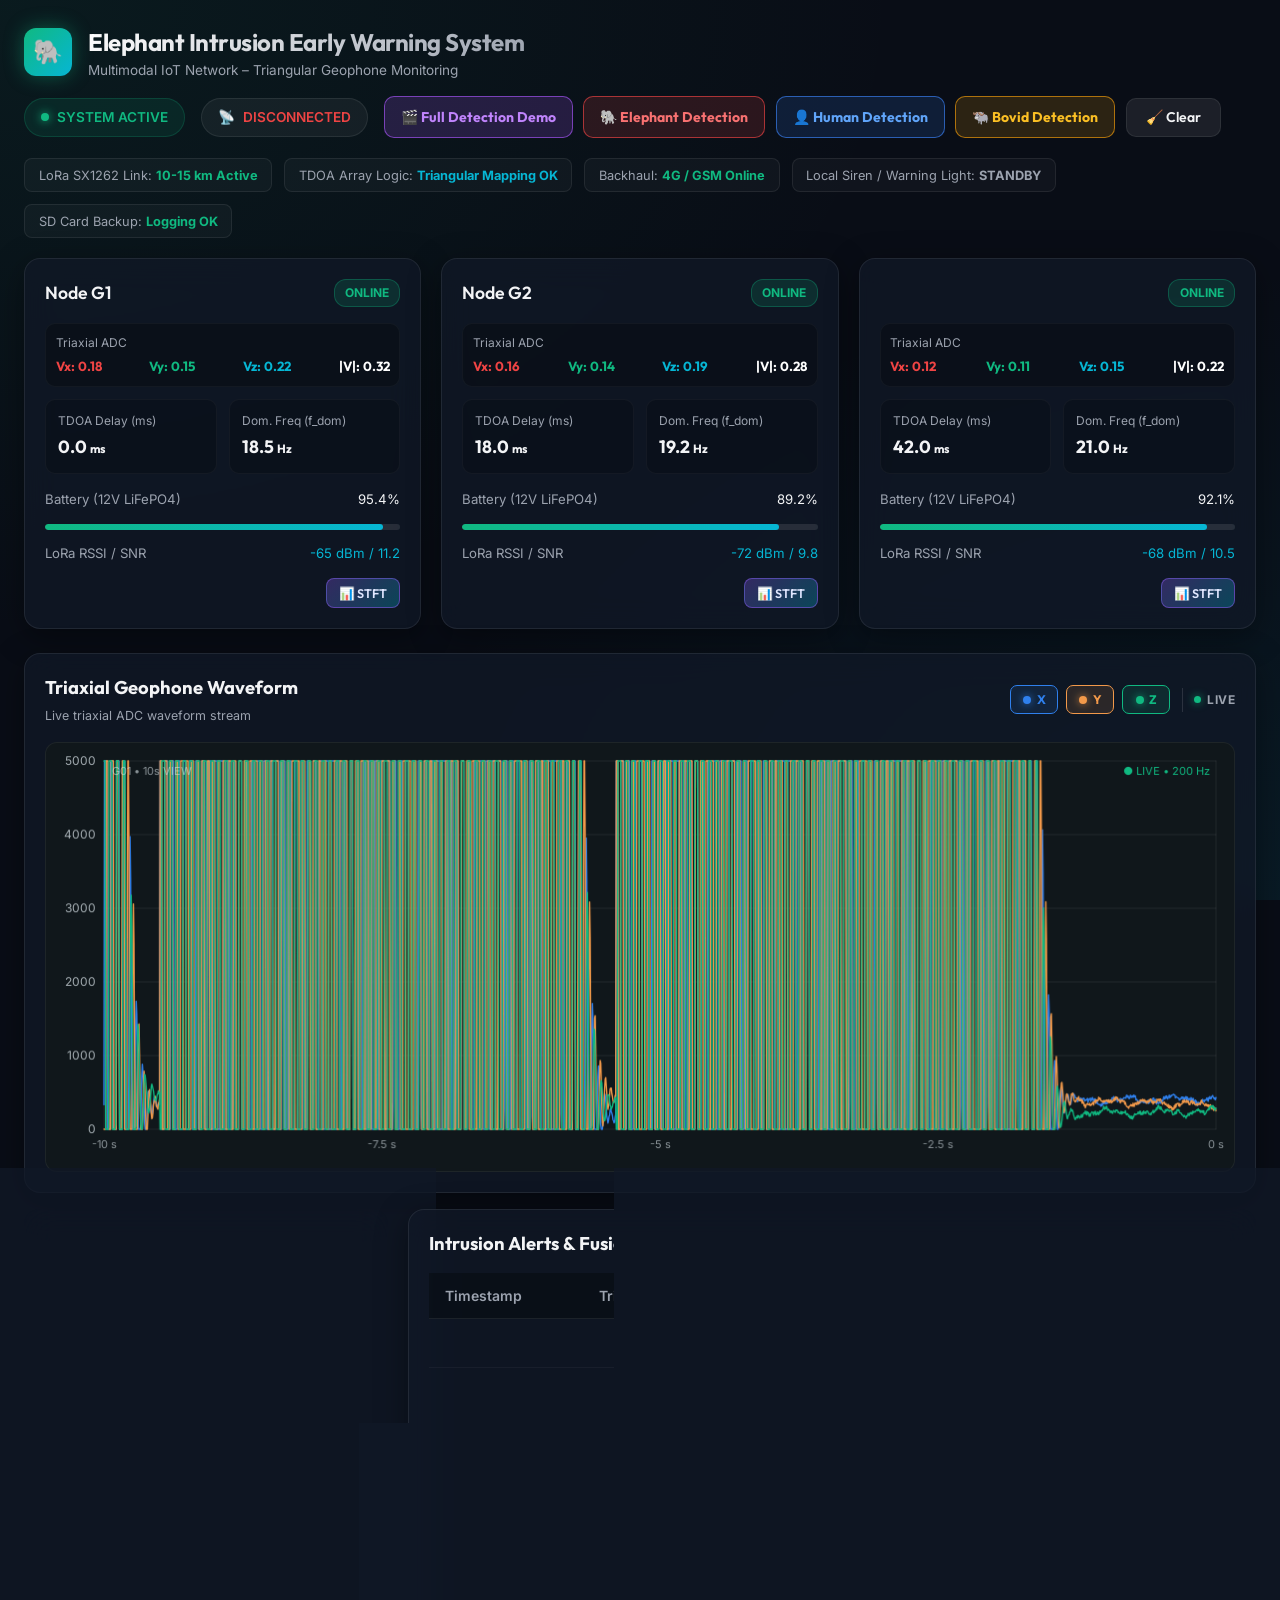
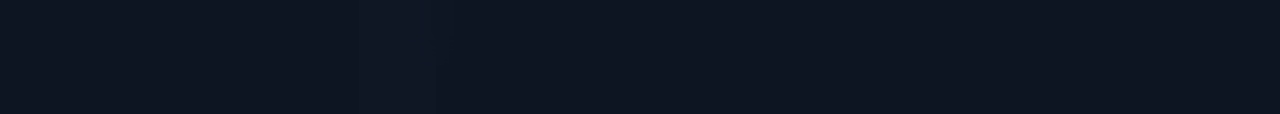
==== commit 7b8ff6ad: "Add automated 2-minute Full Detection Demo mode with master timeline clock and synchronized alerts" ====
--- a/templates/index.html
+++ b/templates/index.html
@@ -31,6 +31,15 @@
                 </div>
                 <div class="simulation-controls">
                     <button
+                        class="btn simulation-btn full-demo-btn"
+                        id="fullDetectionDemoBtn"
+                        type="button"
+                        onclick="runFullDetectionDemo()"
+                    >
+                        🎬 Full Detection Demo
+                    </button>
+
+                    <button
                         class="btn simulation-btn elephant-simulation"
                         id="simulateElephantBtn"
                         type="button"
@@ -351,12 +360,6 @@
                         </div>
 
 
-                        <div
-                            class="elephant-alert-description"
-                            id="elephantAlertDescription"
-                        >
-                            Ground vibration exceeded the detection threshold.
-                        </div>
 
                     </div>
 
--- a/static/css/dashboard.css
+++ b/static/css/dashboard.css
@@ -1774,6 +1774,37 @@
     box-shadow: 0 0 15px rgba(245,158,11,0.3);
 }
 
+.full-demo-btn {
+    border: 1px solid rgba(168, 85, 247, 0.65);
+    background: rgba(168, 85, 247, 0.18);
+    color: #C084FC;
+}
+
+.full-demo-btn:hover {
+    background: rgba(168, 85, 247, 0.28);
+    box-shadow: 0 0 15px rgba(168, 85, 247, 0.35);
+}
+
+.full-demo-btn.active {
+    background: rgba(168, 85, 247, 0.35);
+    border-color: rgba(192, 132, 252, 0.9);
+    box-shadow: 0 0 18px rgba(168, 85, 247, 0.5);
+    animation: pulseDemoBtn 2s infinite;
+}
+
+@keyframes pulseDemoBtn {
+    0%, 100% { box-shadow: 0 0 12px rgba(168, 85, 247, 0.35); }
+    50% { box-shadow: 0 0 22px rgba(168, 85, 247, 0.7); }
+}
+
+.full-demo-btn:disabled,
+.simulation-btn:disabled {
+    opacity: 0.40;
+    cursor: not-allowed;
+    transform: none !important;
+    box-shadow: none !important;
+}
+
 .visually-hidden-node-label {
     display: none !important;
 }
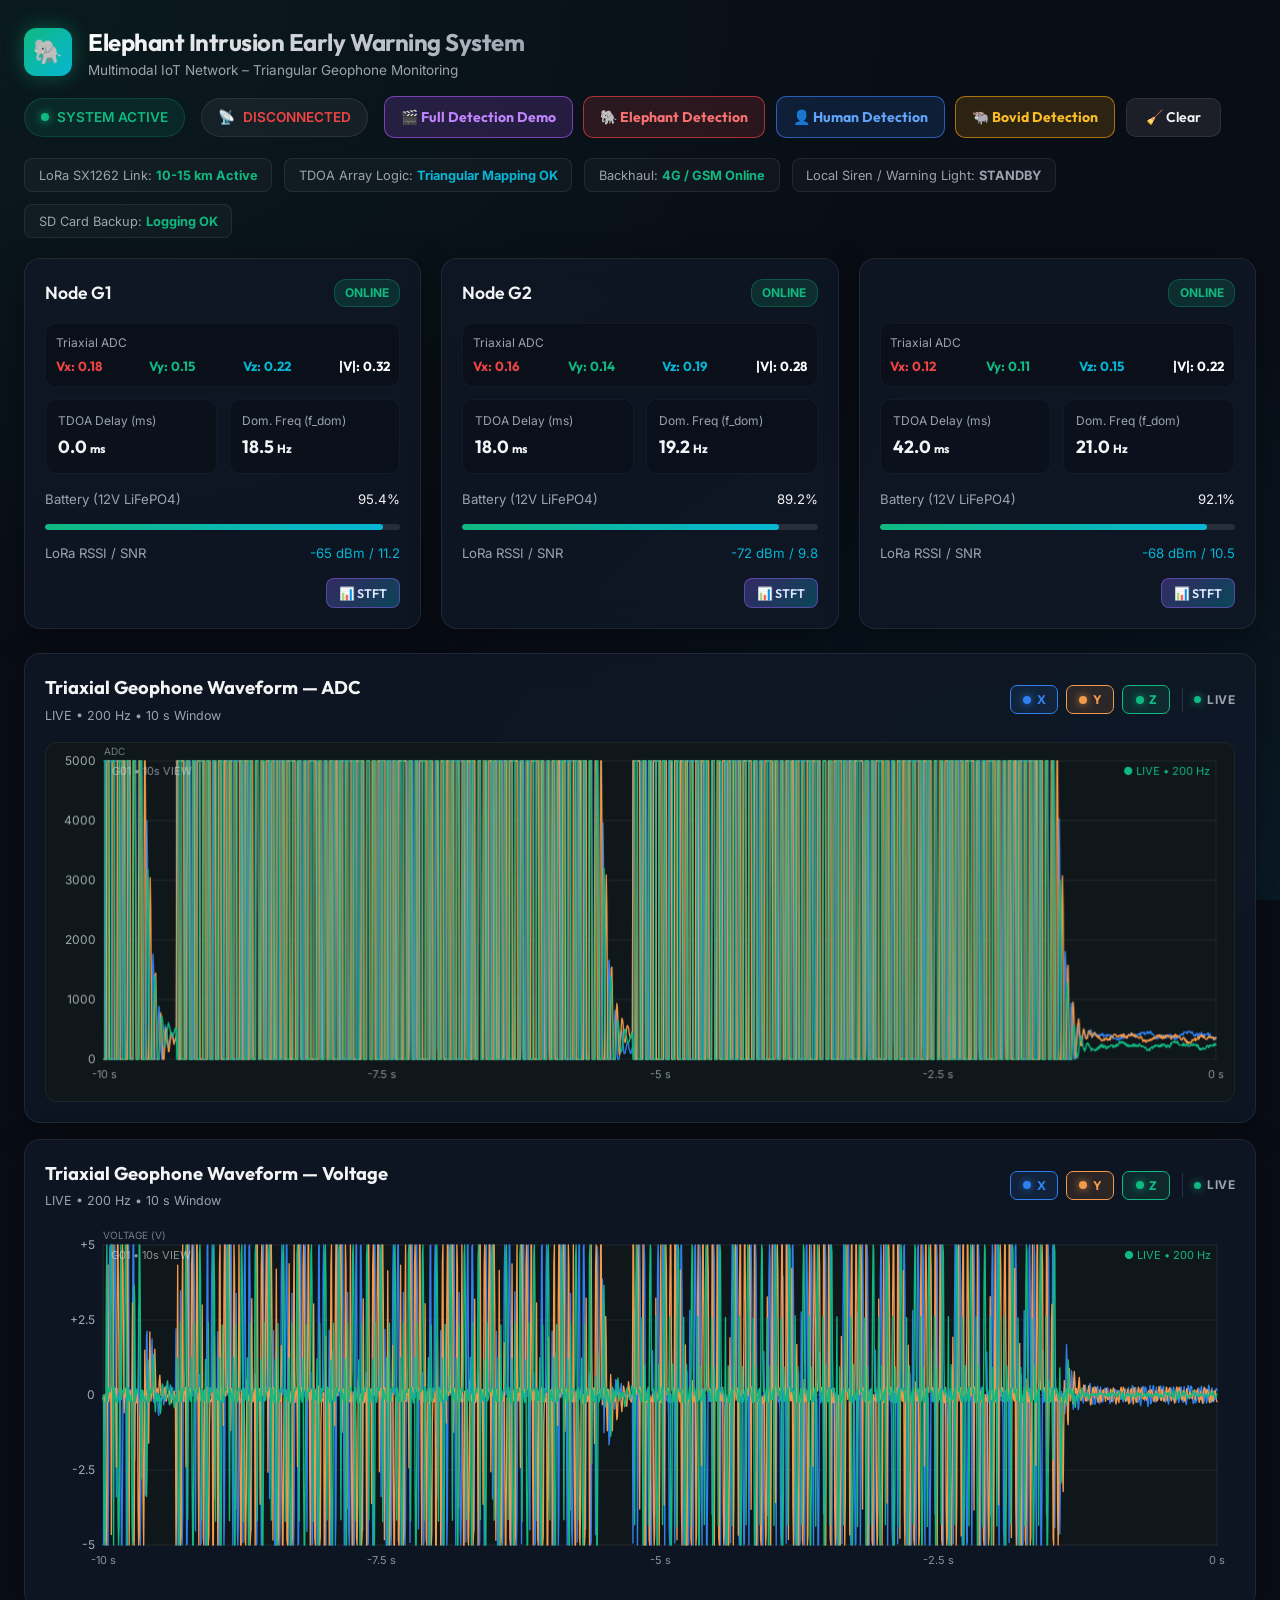
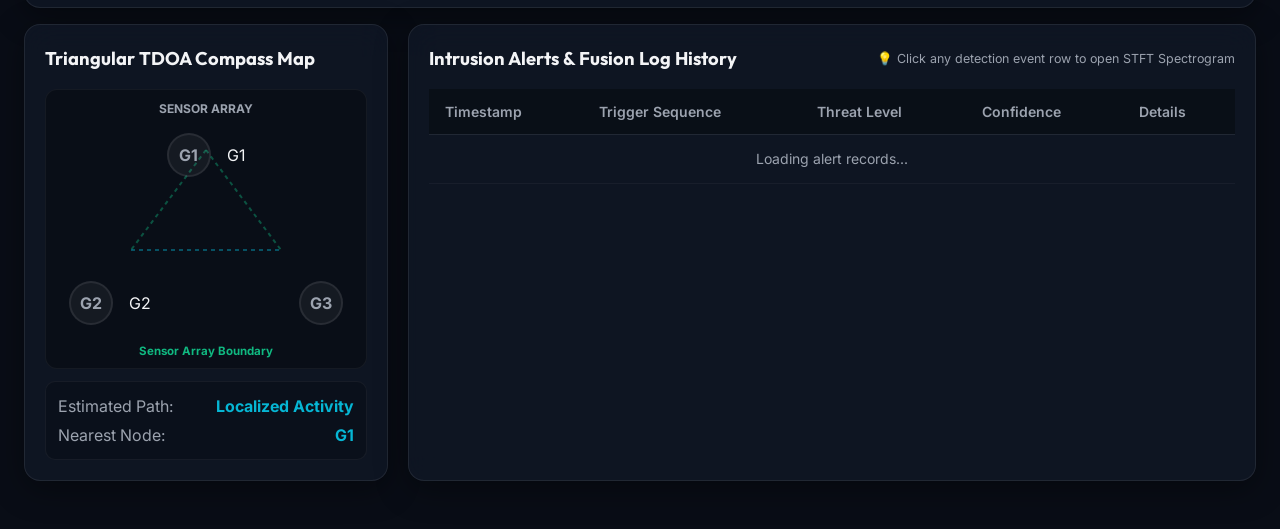
==== commit 2739ef24: "Implement synchronized dual ADC and bipolar Voltage waveforms with centered detection alert" ====
--- a/templates/index.html
+++ b/templates/index.html
@@ -248,7 +248,7 @@
         <section class="dashboard-main-section">
 
             <!-- =====================================================
-                 FULL WIDTH LIVE WAVEFORM
+                 TOP GRAPH — TRIAXIAL GEOPHONE WAVEFORM (ADC)
                  ===================================================== -->
 
             <div class="glass-card waveform-main-card">
@@ -256,7 +256,7 @@
                 <div class="card-header">
 
                     <div>
-                        <h2>Triaxial Geophone Waveform</h2>
+                        <h2>Triaxial Geophone Waveform — ADC</h2>
 
                         <span
                             style="
@@ -264,7 +264,7 @@
                                 color: var(--text-muted);
                             "
                         >
-                            Live triaxial ADC waveform stream
+                            LIVE • 200 Hz • 10 s Window
                         </span>
                     </div>
 
@@ -321,7 +321,7 @@
 
 
                 <!-- =================================================
-                     WAVEFORM
+                     ADC CANVAS
                      ================================================= -->
 
                 <div class="waveform-canvas-wrapper waveform-large">
@@ -334,8 +334,8 @@
 
 
             <!-- =====================================================
-                 ELEPHANT DETECTION ALERT
-                 THIS IS DIRECTLY BELOW THE WAVEFORM
+                 DETECTION ALERT
+                 PHYSICALLY BETWEEN THE TWO WAVEFORM GRAPHS
                  ===================================================== -->
 
             <div
@@ -359,8 +359,6 @@
                             ELEPHANT DETECTED!
                         </div>
 
-
-
                     </div>
 
                 </div>
@@ -393,13 +391,10 @@
 
                     </div>
 
-
-
-
-                </div>
-
-
-                <div class="elephant-alarm-indicator">
+                </div>
+
+
+                <div class="elephant-alarm-indicator" id="elephantAlarmIndicator">
 
                     <span class="alarm-wave">
                         ))))
@@ -408,14 +403,101 @@
                     <button
                         type="button"
                         class="alarm-button"
+                        id="elephantAlarmButton"
                         onclick="testAlarmSound()"
                     >
-                        🔊 ALARM ACTIVE
+                        🔊 SIREN ACTIVE
                     </button>
 
                     <span class="alarm-wave">
                         ((((
                     </span>
+
+                </div>
+
+            </div>
+
+
+            <!-- =====================================================
+                 BOTTOM GRAPH — TRIAXIAL GEOPHONE WAVEFORM (VOLTAGE)
+                 ===================================================== -->
+
+            <div class="glass-card waveform-main-card voltage-card">
+
+                <div class="card-header">
+
+                    <div>
+                        <h2>Triaxial Geophone Waveform — Voltage</h2>
+
+                        <span
+                            style="
+                                font-size: 0.78rem;
+                                color: var(--text-muted);
+                            "
+                        >
+                            LIVE • 200 Hz • 10 s Window
+                        </span>
+                    </div>
+
+
+                    <div class="waveform-controls">
+
+                        <button
+                            type="button"
+                            class="wave-axis-btn axis-x active"
+                            id="vAxisBtn_X"
+                            onclick="toggleAxisButton('X')"
+                        >
+                            <span class="axis-indicator"></span>
+                            X
+                        </button>
+
+
+                        <button
+                            type="button"
+                            class="wave-axis-btn axis-y active"
+                            id="vAxisBtn_Y"
+                            onclick="toggleAxisButton('Y')"
+                        >
+                            <span class="axis-indicator"></span>
+                            Y
+                        </button>
+
+
+                        <button
+                            type="button"
+                            class="wave-axis-btn axis-z active"
+                            id="vAxisBtn_Z"
+                            onclick="toggleAxisButton('Z')"
+                        >
+                            <span class="axis-indicator"></span>
+                            Z
+                        </button>
+
+
+                        <span class="waveform-divider"></span>
+
+
+                        <span class="waveform-live">
+
+                            <span class="live-dot"></span>
+
+                            LIVE
+
+                        </span>
+
+                    </div>
+
+                </div>
+
+
+                <!-- =================================================
+                     VOLTAGE CANVAS
+                     ================================================= -->
+
+                <div class="waveform-canvas-wrapper waveform-large">
+
+                    <canvas id="voltageCanvas"></canvas>
 
                 </div>
 
--- a/static/css/dashboard.css
+++ b/static/css/dashboard.css
@@ -291,20 +291,25 @@
 
 .waveform-large {
     width: 100%;
-    height: 430px;
-    min-height: 430px;
+    height: 330px;
+    min-height: 280px;
 }
 
 
 /* Make canvas fill the larger area */
 
 .waveform-large canvas,
-.waveform-large #vibrationCanvas {
+.waveform-large #vibrationCanvas,
+.waveform-large #voltageCanvas {
     width: 100%;
     height: 100%;
     display: block;
 }
 
+.voltage-card {
+    margin-top: 1rem;
+}
+
 
 /* =========================================================
    ELEPHANT DETECTION ALERT
@@ -320,11 +325,13 @@
 
     justify-content: space-between;
 
-    gap: 1.5rem;
-
-    padding: 1.1rem 1.5rem;
-
-    margin-bottom: 1.25rem;
+    gap: 1.25rem;
+
+    padding: 0.85rem 1.35rem;
+
+    margin-top: 1rem;
+
+    margin-bottom: 0;
 
     border-radius: 16px;
 
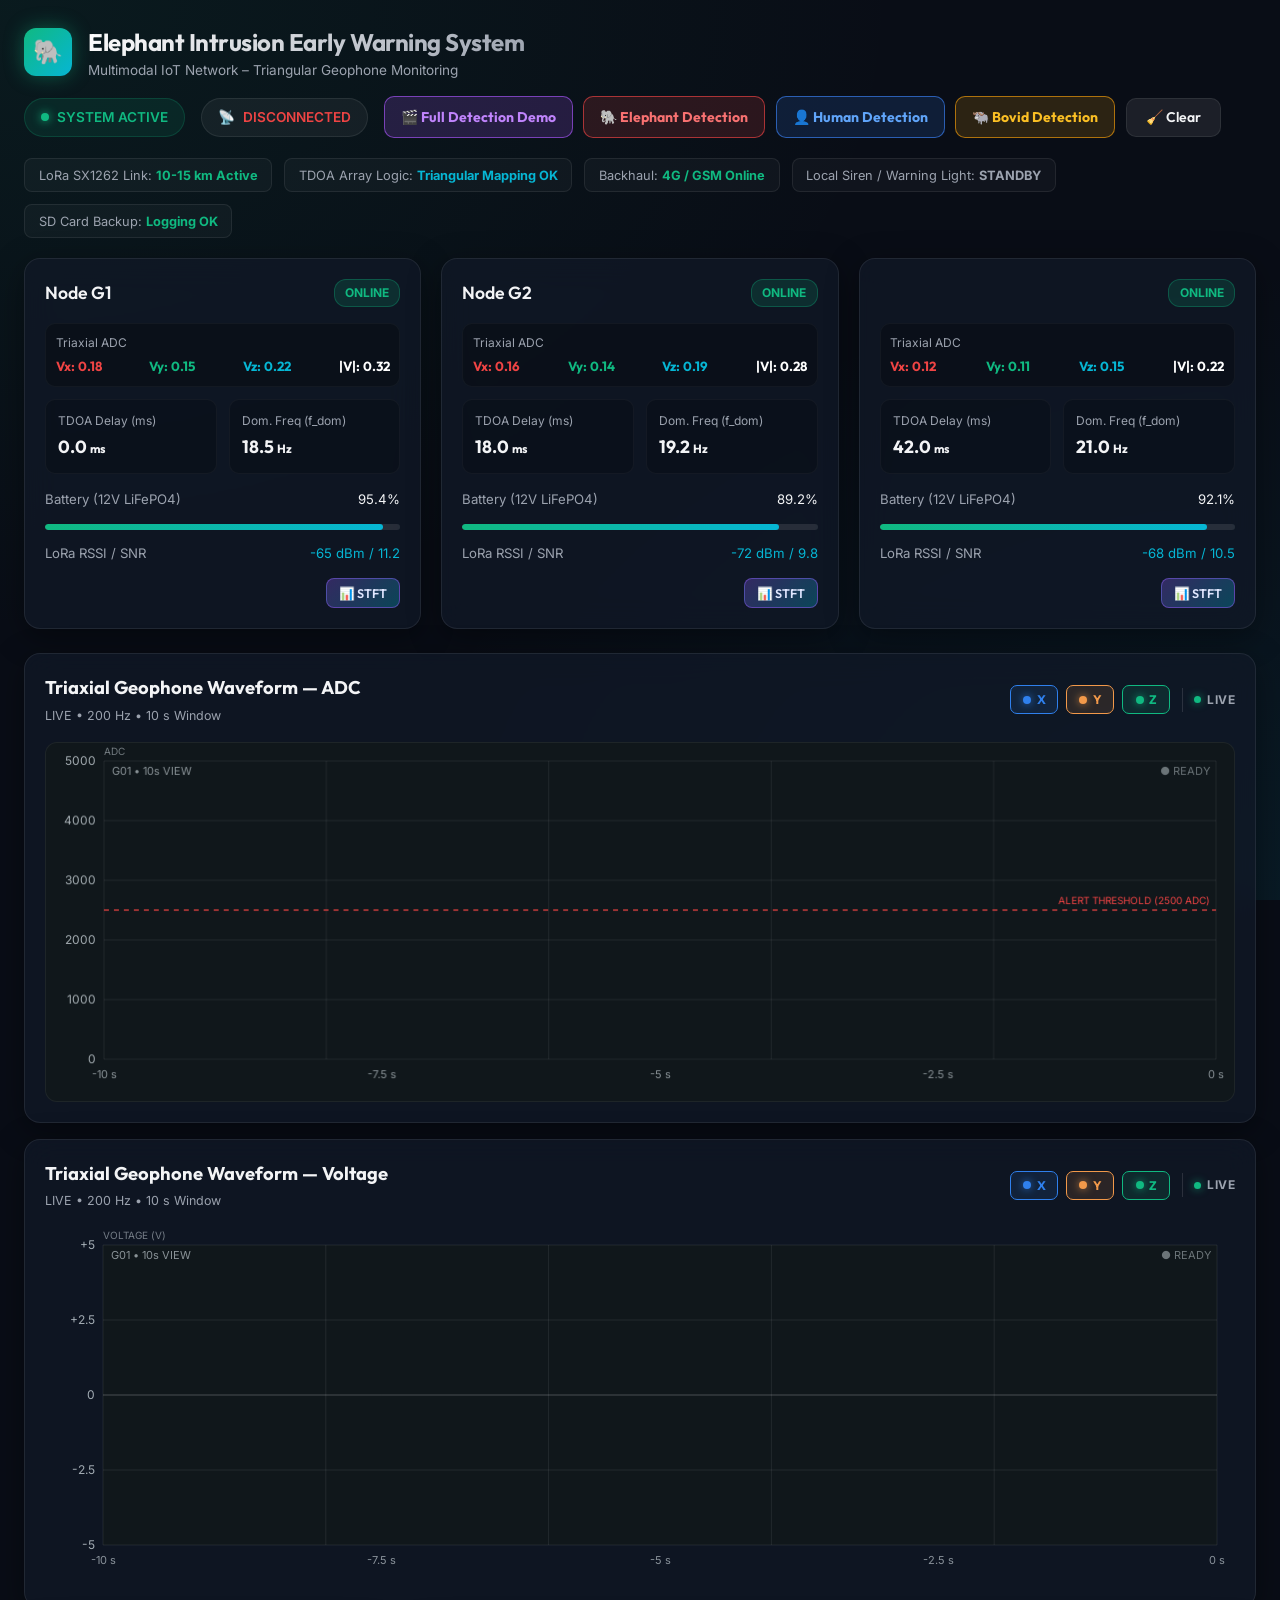
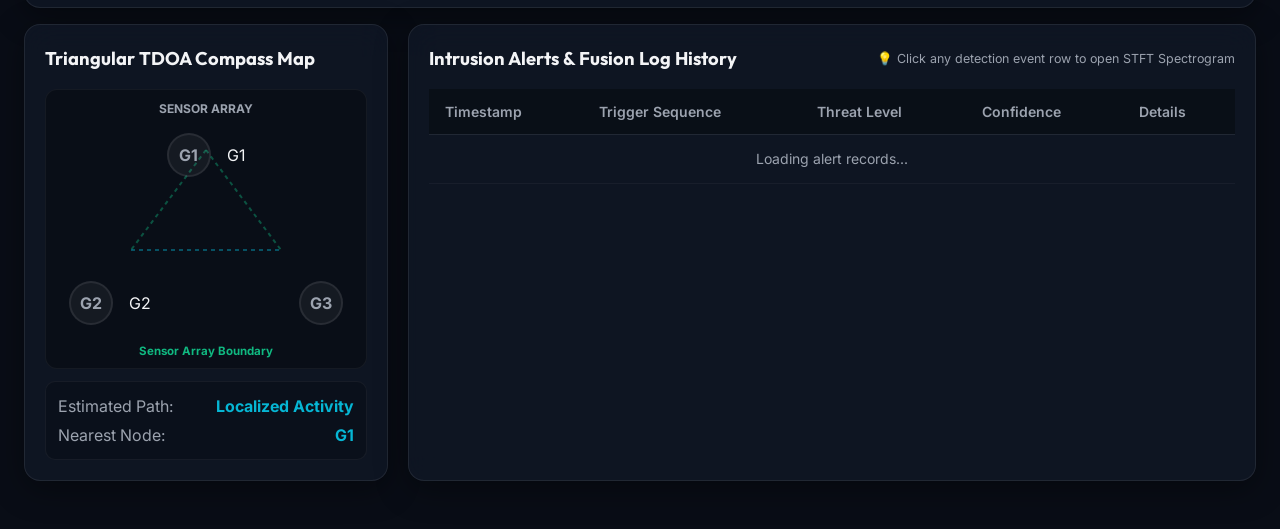
==== commit 8dc734e6: "Fix syntax error from duplicate let declarations and ensure simulation buttons trigger immediately" ====
--- a/templates/index.html
+++ b/templates/index.html
@@ -43,6 +43,7 @@
                         class="btn simulation-btn elephant-simulation"
                         id="simulateElephantBtn"
                         type="button"
+                        onclick="triggerSpeciesSimulation('elephant')"
                     >
                         🐘 Elephant Detection
                     </button>
@@ -51,6 +52,7 @@
                         class="btn simulation-btn human-simulation"
                         id="simulateHumanBtn"
                         type="button"
+                        onclick="triggerSpeciesSimulation('human')"
                     >
                         👤 Human Detection
                     </button>
@@ -59,6 +61,7 @@
                         class="btn simulation-btn bovid-simulation"
                         id="simulateBovidBtn"
                         type="button"
+                        onclick="triggerSpeciesSimulation('bovid')"
                     >
                         🐃 Bovid Detection
                     </button>
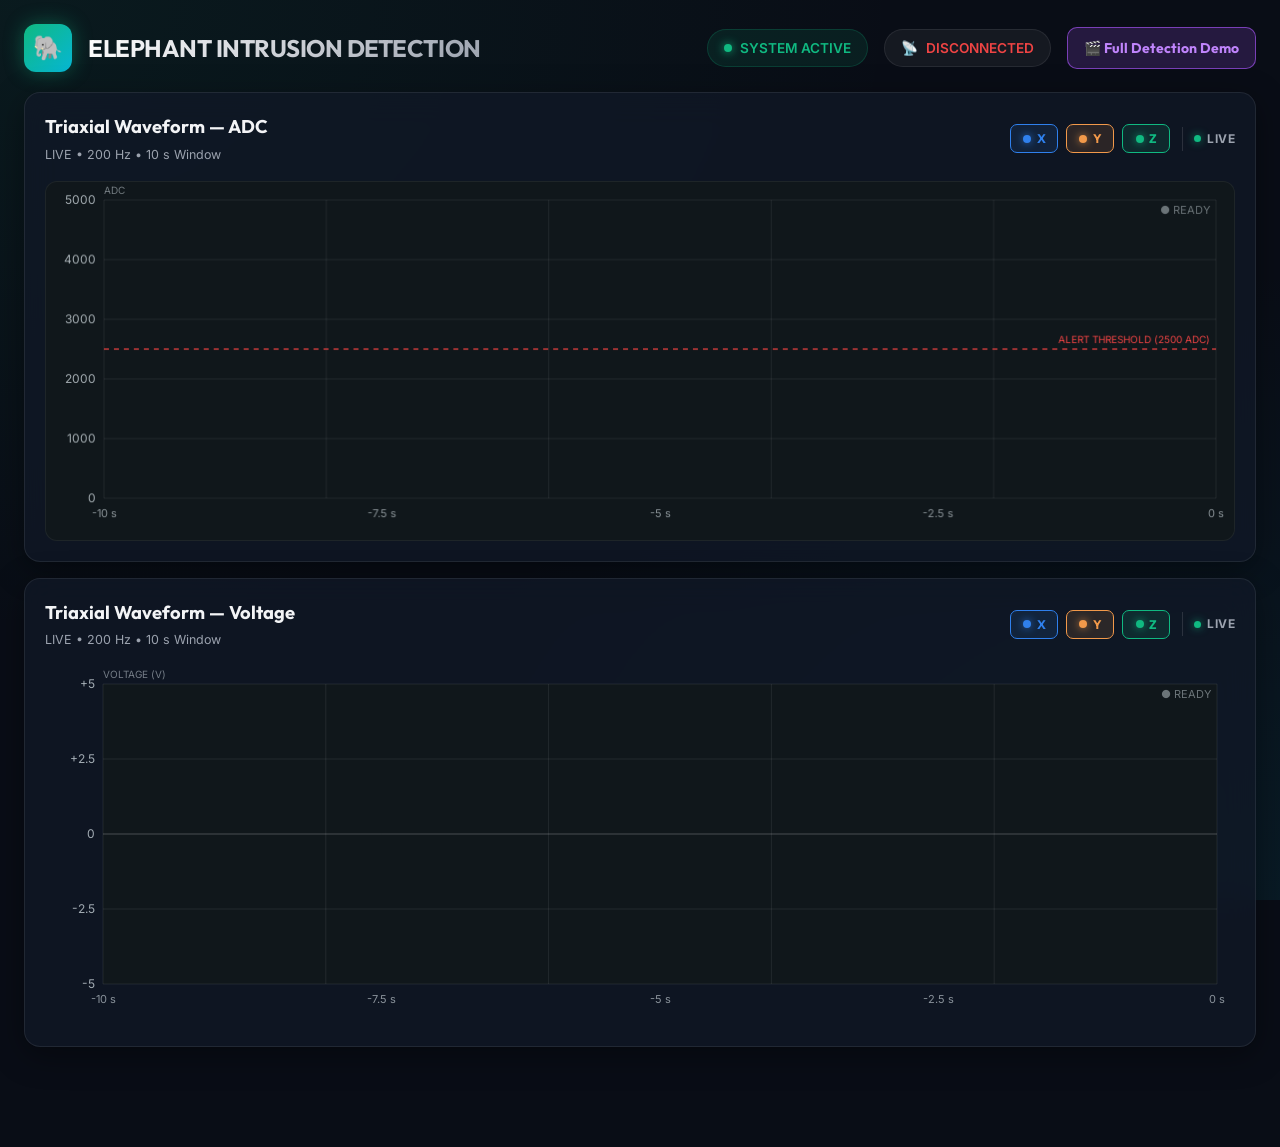
==== commit 76aebcab: "Apply final presentation and timing adjustments" ====
--- a/templates/index.html
+++ b/templates/index.html
@@ -3,11 +3,17 @@
 <head>
     <meta charset="UTF-8">
     <meta name="viewport" content="width=device-width, initial-scale=1.0">
-    <title>Elephant Intrusion Early Warning System - Field Monitoring Dashboard</title>
-    <link rel="stylesheet" href="/static/css/dashboard.css">
+    <title>Elephant Intrusion Detection</title>
+    <!-- Font Awesome -->
+    <link
+        rel="stylesheet"
+        href="https://cdnjs.cloudflare.com/ajax/libs/font-awesome/6.4.0/css/all.min.css"
+    />
+    <!-- Custom CSS -->
+    <link rel="stylesheet" href="/static/css/dashboard.css" />
 </head>
+
 <body>
-
     <!-- Main Container -->
     <div class="container">
         
@@ -16,8 +22,7 @@
             <div class="header-brand">
                 <div class="brand-icon">🐘</div>
                 <div class="brand-text">
-                    <h1>Elephant Intrusion Early Warning System</h1>
-                    <p>Multimodal IoT Network – Triangular Geophone Monitoring</p>
+                    <h1>ELEPHANT INTRUSION DETECTION</h1>
                 </div>
             </div>
 
@@ -259,7 +264,7 @@
                 <div class="card-header">
 
                     <div>
-                        <h2>Triaxial Geophone Waveform — ADC</h2>
+                        <h2>Triaxial Waveform &mdash; ADC</h2>
 
                         <span
                             style="
@@ -371,19 +376,7 @@
 
                     <div>
 
-                        <span>Time</span>
-
-                        <strong id="elephantAlertTime">
-                            --
-                        </strong>
-
-                    </div>
-
-
-
-                    <div>
-
-                        <span>Trigger</span>
+                        <span id="elephantAlertTriggerLabel">TRIGGER</span>
 
                         <strong
                             id="elephantAlertTrigger"
@@ -421,6 +414,9 @@
             </div>
 
 
+
+
+
             <!-- =====================================================
                  BOTTOM GRAPH — TRIAXIAL GEOPHONE WAVEFORM (VOLTAGE)
                  ===================================================== -->
@@ -430,7 +426,7 @@
                 <div class="card-header">
 
                     <div>
-                        <h2>Triaxial Geophone Waveform — Voltage</h2>
+                        <h2>Triaxial Waveform &mdash; Voltage</h2>
 
                         <span
                             style="
--- a/static/css/dashboard.css
+++ b/static/css/dashboard.css
@@ -1816,3 +1816,173 @@
     display: none !important;
 }
 
+
+
+/* ================================================================
+   FINAL PRESENTATION DASHBOARD CLEANUP
+   ================================================================ */
+
+/*
+ * ------------------------------------------------
+ * REMOVE UNNECESSARY DASHBOARD SECTIONS
+ * ------------------------------------------------
+ *
+ * Keep:
+ *   - Header
+ *   - ADC waveform
+ *   - Detection status
+ *   - Voltage waveform
+ *
+ * Hide:
+ *   - Gateway / architecture bar
+ *   - Sensor node cards
+ *   - TDOA map
+ *   - Fusion log
+ */
+.arch-status-bar,
+.grid-nodes,
+.lower-dashboard-grid {
+    display: none !important;
+}
+
+/*
+ * ------------------------------------------------
+ * REMOVE INDIVIDUAL SPECIES BUTTONS
+ * ------------------------------------------------
+ *
+ * Full Detection Demo remains available.
+ */
+#simulateElephantBtn,
+#simulateHumanBtn,
+#simulateBovidBtn,
+#clearSimulationBtn {
+    display: none !important;
+}
+
+/*
+ * ------------------------------------------------
+ * NORMAL STATUS
+ * ------------------------------------------------
+ */
+.elephant-alert.status-normal {
+    background:
+        linear-gradient(
+            135deg,
+            rgba(5, 150, 105, 0.35),
+            rgba(2, 44, 34, 0.75)
+        );
+    border-color: #10B981;
+    box-shadow: 0 0 25px rgba(16, 185, 129, 0.30);
+    animation: none;
+}
+
+.elephant-alert.status-normal .elephant-alert-icon {
+    background: rgba(16, 185, 129, 0.18);
+    color: #10B981;
+    box-shadow: 0 0 20px rgba(16, 185, 129, 0.35);
+}
+
+.elephant-alert.status-normal .alert-trigger-text {
+    color: #10B981 !important;
+}
+
+/*
+ * ------------------------------------------------
+ * ELEPHANT STATUS
+ * ------------------------------------------------
+ */
+.elephant-alert.status-elephant {
+    background:
+        linear-gradient(
+            135deg,
+            rgba(127, 29, 29, 0.55),
+            rgba(69, 10, 10, 0.72)
+        );
+    border-color: var(--color-crimson);
+    box-shadow: 0 0 25px rgba(239, 68, 68, 0.35);
+    animation: elephant-alert-flash 1.2s infinite alternate;
+}
+
+.elephant-alert.status-elephant .alert-trigger-text {
+    color: #FF7777 !important;
+}
+
+/*
+ * ------------------------------------------------
+ * HUMAN STATUS
+ * ------------------------------------------------
+ */
+.elephant-alert.status-human {
+    background:
+        linear-gradient(
+            135deg,
+            rgba(180, 83, 9, 0.35),
+            rgba(120, 53, 15, 0.70)
+        );
+    border-color: #F59E0B;
+    box-shadow: 0 0 25px rgba(245, 158, 11, 0.30);
+    animation: none;
+}
+
+.elephant-alert.status-human .elephant-alert-icon {
+    background: rgba(245, 158, 11, 0.18);
+    color: #FBBF24;
+    box-shadow: 0 0 20px rgba(245, 158, 11, 0.35);
+}
+
+.elephant-alert.status-human .alert-trigger-text {
+    color: #FBBF24 !important;
+}
+
+/*
+ * ------------------------------------------------
+ * BOVID STATUS
+ * ------------------------------------------------
+ */
+.elephant-alert.status-bovid {
+    background:
+        linear-gradient(
+            135deg,
+            rgba(88, 28, 135, 0.35),
+            rgba(59, 7, 100, 0.70)
+        );
+    border-color: #A855F7;
+    box-shadow: 0 0 25px rgba(168, 85, 247, 0.30);
+    animation: none;
+}
+
+.elephant-alert.status-bovid .alert-trigger-text {
+    color: #C084FC !important;
+}
+
+/*
+ * ------------------------------------------------
+ * EXACT 2 CM BLANK SPACE AFTER VOLTAGE GRAPH
+ * ------------------------------------------------
+ */
+.voltage-card {
+    margin-bottom: 2cm !important;
+}
+
+/*
+ * ------------------------------------------------
+ * MAKE SURE NO OLD NODE LABEL CAN APPEAR
+ * ------------------------------------------------
+ */
+.visually-hidden-node-label {
+    display: none !important;
+}
+
+/*
+ * ------------------------------------------------
+ * REMOVE ANY EXTRA LOWER CONTENT IF IT BECOMES
+ * VISIBLE THROUGH RESPONSIVE OVERRIDES
+ * ------------------------------------------------
+ */
+@media (max-width: 1100px) {
+    .arch-status-bar,
+    .grid-nodes,
+    .lower-dashboard-grid {
+        display: none !important;
+    }
+}
